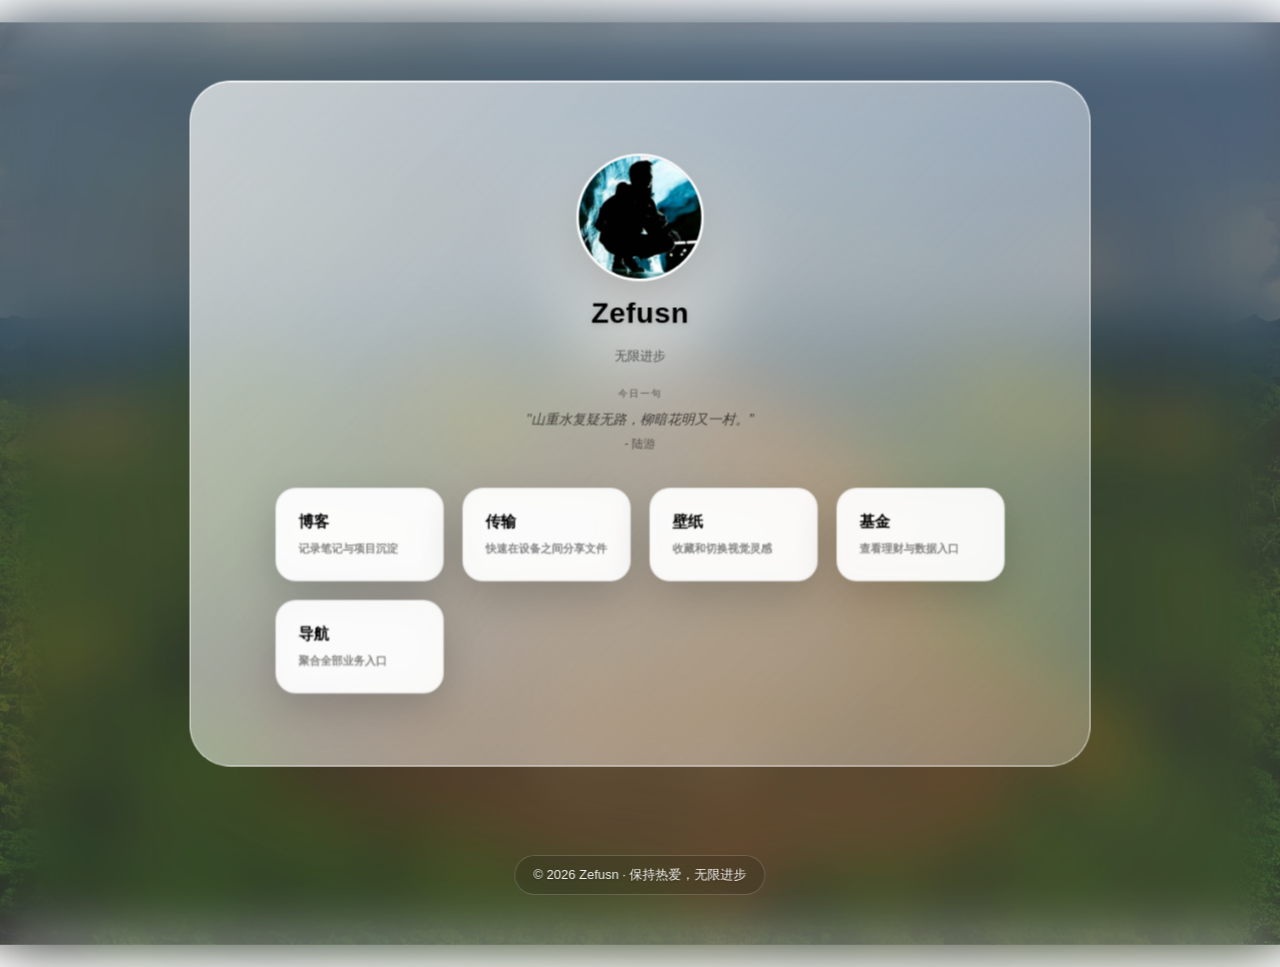
==== index.html @ c70ac430 "feat: 新增业务导航页并优化首页与二级页面交互 1. 新增nav.html业务导航页面，支持分组展示链接与搜索过滤 2. 首页新增导航入口卡片，跳转至业务导航页 3. 优化3D倾斜卡片逻辑：二级页" ====
<!DOCTYPE html>
<html lang="zh-CN">
<head>
  <meta charset="UTF-8" />
  <meta name="viewport" content="width=device-width, initial-scale=1.0" />
  <title>个人主页</title>
  <link rel="icon" href="assets/img/favicon.ico" type="image/x-icon">
  <link rel="stylesheet" href="assets/css/style.css">
</head>

<body>
  <div class="overlay"></div>

  <div class="container" id="card">
    <div class="profile">
      <div class="avatar">
        <img src="assets/img/avatar.jpg" alt="avatar">
      </div>
      <div class="name">Zefusn</div>
      <div class="intro-line">无限进步</div>
      <div class="daily-quote">
        <div class="quote-label">今日一句</div>
        <div class="quote-text" id="quote-text">加载中...</div>
        <div class="quote-author" id="quote-author"></div>
      </div>
    </div>

    <div class="links">
      <a class="link-btn" href="https://www.note.luckymax.cn/" target="_blank">
        <span class="link-title">博客</span>
        <span class="link-desc">记录笔记与项目沉淀</span>
      </a>
      <a class="link-btn" href="https://www.snapdrop.luckymax.cn/" target="_blank">
        <span class="link-title">传输</span>
        <span class="link-desc">快速在设备之间分享文件</span>
      </a>
      <a class="link-btn" href="https://www.im.luckymax.cn/" target="_blank">
        <span class="link-title">壁纸</span>
        <span class="link-desc">收藏和切换视觉灵感</span>
      </a>
      <a class="link-btn" href="https://www.gd.luckymax.cn/" target="_blank">
        <span class="link-title">基金</span>
        <span class="link-desc">查看理财与数据入口</span>
      </a>
      <a class="link-btn" href="nav.html">
        <span class="link-title">导航</span>
        <span class="link-desc">聚合全部业务入口</span>
      </a>
    </div>
  </div>

  <div class="footer">
    &copy; 2026 Zefusn &middot; 保持热爱，无限进步
  </div>

  <script src="assets/js/script.js"></script>
</body>
</html>
---- assets/css/style.css ----
:root{
  --accent: 200,200,255;
  --accent2: 180,220,255;
  --text: #111;
  --text-soft: rgba(0,0,0,0.65);
  --text-strong: #000;
}

* { margin:0; padding:0; box-sizing:border-box; font-family:-apple-system,BlinkMacSystemFont,"SF Pro Display","Segoe UI",Roboto,sans-serif; }

body {
  min-height:100vh; display:flex; flex-direction:column; justify-content:flex-start; align-items:center;
  padding:20px 60px 140px;
  background-size:cover; background-position:center; overflow:hidden;
  animation:fadeIn 1.2s ease;
  perspective:1600px;
  /* 性能优化：添加背景色作为 fallback */
  background-color:#f0f0f0;
}

.footer {
  position:absolute;
  left:50%;
  bottom:72px;
  transform:translateX(-50%);
  z-index:20;
  width:max-content;
  padding:10px 18px;
  border-radius:999px;
  text-align:center;
  font-size:13px;
  color:rgba(255,255,255,0.95);
  text-shadow:0 1px 2px rgba(0,0,0,0.25);
  background:rgba(18, 18, 18, 0.14);
  backdrop-filter:blur(12px);
  border:1px solid rgba(255,255,255,0.18);
}

body::before {
  content:""; position:absolute; inset:0;
  background:
    radial-gradient(circle at 20% 30%, rgba(var(--accent),0.35), transparent 40%),
    radial-gradient(circle at 80% 70%, rgba(var(--accent2),0.28), transparent 45%),
    radial-gradient(circle at 50% 50%, rgba(var(--accent),0.18), transparent 60%);
  filter: blur(110px);
  animation: float 28s ease-in-out infinite alternate;
}

body::after {
  content:""; position:absolute; inset:0;
  background-image:url('https://grainy-gradients.vercel.app/noise.svg');
  opacity:0.08;
}

@keyframes float {
  from { transform:translateY(-40px) scale(1); }
  to { transform:translateY(40px) scale(1.08); }
}

.overlay {
  position:absolute; inset:0;
  /* 性能优化：减少 backdrop-filter 复杂度 */
  backdrop-filter:blur(30px) saturate(140%);
  background:rgba(255,255,255,0.16);
  /* 性能优化：硬件加速 */
  transform: translateZ(0);
}

.container {
  position:relative; z-index:2;
  display:flex; flex-direction:column; align-items:center;
  gap:42px;
  padding:85px 100px;
  border-radius:48px;
  width:min(1060px, 92vw);
  min-height:500px;

  /* 性能优化：减少 backdrop-filter 复杂度 */
  backdrop-filter:blur(30px) saturate(140%);
  background:linear-gradient(135deg, rgba(255,255,255,0.7), rgba(255,255,255,0.28));
  /* 性能优化：硬件加速 */
  will-change: transform;

  box-shadow:
    0 80px 200px rgba(0,0,0,0.18),
    inset 0 1px 0 rgba(255,255,255,0.9);

  border:1px solid rgba(255,255,255,0.8);

  transform-style:preserve-3d;
  transition:transform .18s ease-out;
  overflow:hidden;

  transform:scale(0.85);
}

.container::before{
  content:""; position:absolute; inset:0; border-radius:inherit;
  background:linear-gradient(130deg,
    rgba(var(--accent),0.35),
    transparent 30%,
    transparent 70%,
    rgba(var(--accent2),0.35));
  mix-blend-mode:overlay;
  opacity:0.6;
  pointer-events:none;
}

.profile { 
  display:flex; flex-direction:column; align-items:center; gap:18px;
  transform: translateZ(40px);
}

.avatar {
  width:150px; height:150px; border-radius:50%; overflow:hidden;
  border:3px solid rgba(255,255,255,0.9);
  box-shadow:0 25px 60px rgba(0,0,0,0.22);
  transition:transform .4s ease;
  transform: translateZ(70px);
}

.avatar:hover { transform:scale(1.06) translateZ(90px); }

.avatar img { width:100%; height:100%; object-fit:cover; }

.name {
  font-size:34px; font-weight:800;
  color:var(--text-strong);
  letter-spacing:0.6px;
  text-shadow:0 2px 10px rgba(0,0,0,0.15);
  transform: translateZ(60px);
}

.intro-line {
  max-width:520px;
  font-size:15px;
  color:rgba(0,0,0,0.56);
  line-height:1.7;
  text-align:center;
  transform: translateZ(54px);
}

.daily-quote {
  text-align:center;
  max-width:600px;
  padding:6px 20px 0;
  transform: translateZ(50px);
}

.quote-label {
  margin-bottom:10px;
  font-size:11px;
  font-weight:700;
  letter-spacing:0.18em;
  color:rgba(0,0,0,0.36);
  text-transform:uppercase;
}

.quote-text {
  font-size:16px;
  font-style:italic;
  color:var(--text-soft);
  line-height:1.6;
  margin-bottom:8px;
}

.quote-author {
  font-size:14px;
  color:var(--text-soft);
  opacity:0.8;
}

.links {
  display:grid;
  grid-template-columns:repeat(auto-fit, minmax(180px, 1fr));
  gap:22px;
  width:100%; max-width:950px;
  transform: translateZ(50px);
}

.link-btn {
  display:flex; flex-direction:column; align-items:flex-start; justify-content:center;
  text-decoration:none;
  gap:10px;
  min-height:110px;
  padding:22px 26px;
  border-radius:24px;
  color:#0b0b0c;

  /* 性能优化：减少 backdrop-filter 复杂度 */
  backdrop-filter:blur(20px) saturate(140%);
  background:rgba(255,255,255,0.98);

  box-shadow:0 18px 50px rgba(0,0,0,0.18);
  border:1px solid rgba(0,0,0,0.06);

  position:relative; overflow:hidden;
  text-shadow:0 1px 0 rgba(255,255,255,0.6);

  will-change: transform;

  transition:
    transform .35s cubic-bezier(.2,.9,.25,1.15),
    box-shadow .35s cubic-bezier(.2,.9,.2,1),
    background .25s ease;
}

.link-btn::after {
  content:""; position:absolute; inset:0;
  background:linear-gradient(120deg,transparent,rgba(255,255,255,0.9),transparent);
  transform:translateX(-120%);
  transition:0.9s;
}

.link-btn:hover::after { transform:translateX(120%); }

.link-btn:hover {
  transform:translateY(-8px) scale(1.035);
  background:#ffffff;
  box-shadow:0 35px 90px rgba(0,0,0,0.28);
}

.link-btn:active {
  transform:translateY(-1px) scale(0.94);
  box-shadow:0 12px 28px rgba(0,0,0,0.18);
  transition: transform .12s cubic-bezier(.3,1.5,.5,1);
}

.link-title {
  font-size:18px;
  font-weight:800;
  letter-spacing:0.4px;
}

.link-desc {
  font-size:13px;
  line-height:1.6;
  color:rgba(0,0,0,0.48);
  font-weight:600;
}

@keyframes fadeIn {
  from {opacity:0; transform:scale(.94);} 
  to {opacity:1; transform:scale(1);} 
}

/* ===== 移动端适配（仅新增）===== */
@media (max-width:768px) {
  body{
    justify-content:flex-start;
    padding:10px 14px 16px;
    overflow-y:auto;
    perspective:none;
    background-image:none !important;
    background-color:#edf3fb;
    -webkit-font-smoothing:antialiased;
    -moz-osx-font-smoothing:grayscale;
    text-rendering:optimizeLegibility;
    /* 性能优化：禁用动画 */
    animation:none;
  }

  body::before {
    display:none;
  }

  body::after {
    display:none;
  }

  .container {
    width:min(100%, 420px);
    min-height:auto;
    padding:22px 18px 16px;
    border-radius:26px;
    gap:18px;
    transform:none !important;
    transform-style:flat;
    will-change:auto;
    transition:box-shadow .2s ease;
    /* 性能优化：减少 backdrop-filter 复杂度 */
    backdrop-filter:blur(20px) saturate(120%);
  }

  .overlay {
    transform:none;
    backdrop-filter:blur(18px) saturate(118%);
    background:rgba(255,255,255,0.14);
  }

  .profile {
    gap:10px;
    transform:none;
  }

  .avatar {
    width:104px; height:104px;
    transform:none;
  }

  .avatar:hover { transform:none; }

  .name {
    font-size:22px;
    transform:none;
  }

  .intro-line {
    font-size:13px;
    max-width:280px;
    transform:none;
  }

  .daily-quote {
    max-width:100%;
    padding:0 6px 0;
    transform:none;
  }

  .quote-label {
    margin-bottom:6px;
    font-size:10px;
  }

  .quote-text {
    font-size:15px;
    line-height:1.65;
    margin-bottom:4px;
  }

  .quote-author {
    font-size:13px;
  }

  .name,
  .quote-text,
  .quote-author,
  .link-btn,
  .link-title,
  .link-desc,
  .footer {
    text-shadow:none;
  }

  .links {
    grid-template-columns:1fr;
    gap:10px;
    transform:none;
  }

  .link-btn {
    padding:14px 16px;
    min-height:76px;
    border-radius:20px;
    backdrop-filter:blur(10px) saturate(115%);
    transition:none;
  }

  .link-title {
    font-size:16px;
  }

  .link-desc {
    font-size:12px;
    line-height:1.55;
  }

  .link-btn::after {
    display:none;
  }

  .link-btn:hover,
  .link-btn:active {
    transform:none;
    box-shadow:0 18px 50px rgba(0,0,0,0.18);
    background:rgba(255,255,255,0.98);
  }

  .footer {
    position:static;
    transform:none;
    width:fit-content;
    max-width:min(100%, 420px);
    margin:8px auto 0;
    padding:8px 14px;
    font-size:12px;
    line-height:1.35;
  }
}

/* ===== 低性能设备适配 ===== */
@media (max-width:480px) {
  .container {
    background:linear-gradient(135deg, rgba(255,255,255,0.66), rgba(255,255,255,0.32));
    backdrop-filter:blur(18px) saturate(118%);
  }

  .overlay {
    background:rgba(255,255,255,0.12);
    backdrop-filter:blur(16px) saturate(115%);
  }

  .link-btn {
    background:rgba(255,255,255,0.9);
    backdrop-filter:blur(8px) saturate(112%);
  }

  .footer {
    max-width:calc(100vw - 28px);
    font-size:11px;
    padding:8px 12px;
  }
}

@media (prefers-reduced-motion: reduce) {
  * { animation:none !important; transition:none !important; }
}

.dark-bg .link-btn{
  background:rgba(255,255,255,0.92);
  color:#000;
  border:1px solid rgba(0,0,0,0.08);
  text-shadow:none;
}

.light-bg .link-btn{
  background:rgba(255,255,255,0.88);
  color:#000;
}

/* ===== 二级页面：业务导航（仅新增）===== */
body.scroll-page {
  overflow-y:auto;
}

.page-header {
  display:flex; flex-direction:column; align-items:center; gap:14px;
  width:100%;
  transform: translateZ(60px);
}

.back-btn {
  position:absolute; top:34px; left:38px;
  display:inline-flex; align-items:center; gap:8px;
  padding:10px 18px;
  border-radius:999px;
  font-size:13px; font-weight:700; letter-spacing:.4px;
  color:#0b0b0c; text-decoration:none;
  backdrop-filter:blur(12px);
  background:rgba(255,255,255,0.6);
  border:1px solid rgba(255,255,255,0.55);
  box-shadow:0 10px 30px rgba(0,0,0,0.12);
  transition:
    transform .25s cubic-bezier(.2,.9,.25,1.15),
    box-shadow .25s ease,
    background .25s ease;
}

.back-btn:hover {
  transform:translateY(-2px);
  background:#ffffff;
  box-shadow:0 16px 40px rgba(0,0,0,0.18);
}

.back-btn:active {
  transform:scale(0.96);
  transition:transform .12s cubic-bezier(.3,1.5,.5,1);
}

.page-title {
  font-size:30px; font-weight:800;
  color:var(--text-strong);
  letter-spacing:.6px;
  text-shadow:0 2px 10px rgba(0,0,0,.15);
}

.page-subtitle {
  font-size:14px;
  color:rgba(0,0,0,.56);
}

.nav-search {
  display:flex; align-items:center; gap:8px;
  margin-top:2px;
  width:min(420px, 100%);
  padding:11px 16px;
  border-radius:999px;
  backdrop-filter:blur(16px);
  background:rgba(255,255,255,0.7);
  border:1px solid rgba(255,255,255,0.8);
  box-shadow:0 10px 30px rgba(0,0,0,.08);
  transition:box-shadow .25s ease, border-color .25s ease;
}

.nav-search:focus-within {
  border-color:rgba(255,255,255,.95);
  box-shadow:0 0 0 3px rgba(var(--accent2),0.35), 0 12px 36px rgba(0,0,0,.12);
}

.nav-search input {
  flex:1;
  border:none; outline:none; background:transparent;
  font-size:14px;
  color:var(--text-strong);
}

.nav-search input::placeholder { color:rgba(0,0,0,.35); }

.nav-sections {
  display:flex; flex-direction:column; gap:30px;
  width:100%; max-width:950px;
  transform: translateZ(50px);
}

.nav-section {
  display:flex; flex-direction:column; gap:16px;
}

.nav-section[hidden] { display:none; }

.section-head {
  display:flex; align-items:center; gap:14px;
}

.section-label {
  font-size:11px; font-weight:700;
  letter-spacing:.18em; text-transform:uppercase;
  color:rgba(0,0,0,.36);
}

.section-line {
  flex:1; height:1px;
  background:linear-gradient(90deg, rgba(0,0,0,.12), transparent);
}

.link-btn[hidden] { display:none; }

.nav-empty {
  padding:26px;
  text-align:center;
  font-size:14px;
  color:rgba(0,0,0,.45);
}

@media (max-width:768px) {
  .back-btn {
    top:16px; left:16px;
    padding:8px 14px;
    font-size:12px;
  }

  .page-header {
    gap:10px;
    transform:none;
  }

  .page-title { font-size:22px; text-shadow:none; }
  .page-subtitle { font-size:13px; }

  .nav-search {
    width:100%;
    padding:9px 14px;
  }

  .nav-sections {
    gap:22px;
    transform:none;
  }

  .nav-empty {
    padding:14px;
    font-size:13px;
  }
}

/* ===== 导航页紧凑布局：桌面端一屏完整展示（仅新增）===== */
@media (min-width:769px) {
  body.scroll-page {
    /* 底部预留 footer 空间 */
    padding:24px 60px 88px;
  }

  body.scroll-page .container {
    gap:20px;
    min-height:auto;
    padding:44px 64px 36px;
    /* 关键：不做缩放/3D 变换，避免位图降采样导致文字模糊 */
    transform:none !important;
    will-change:auto;
    transition:none;
    /* 剩余空间内垂直居中（auto margin 在内容超高时可安全滚动，不会裁顶） */
    margin-block:auto;
  }

  body.scroll-page .page-header,
  body.scroll-page .nav-sections {
    transform:none;
  }

  body.scroll-page .back-btn {
    top:20px; left:24px;
    padding:8px 16px;
    font-size:12px;
  }

  body.scroll-page .page-header { gap:8px; }

  body.scroll-page .page-title { font-size:25px; }

  body.scroll-page .page-subtitle { font-size:13px; }

  body.scroll-page .nav-search {
    width:min(380px, 100%);
    padding:8px 14px;
  }

  body.scroll-page .nav-sections { gap:16px; }

  body.scroll-page .nav-section { gap:9px; }

  body.scroll-page .link-btn {
    min-height:76px;
    gap:5px;
    padding:15px 20px;
    border-radius:20px;
  }

  body.scroll-page .link-title { font-size:16px; }

  body.scroll-page .link-desc {
    font-size:12px;
    line-height:1.5;
  }
}
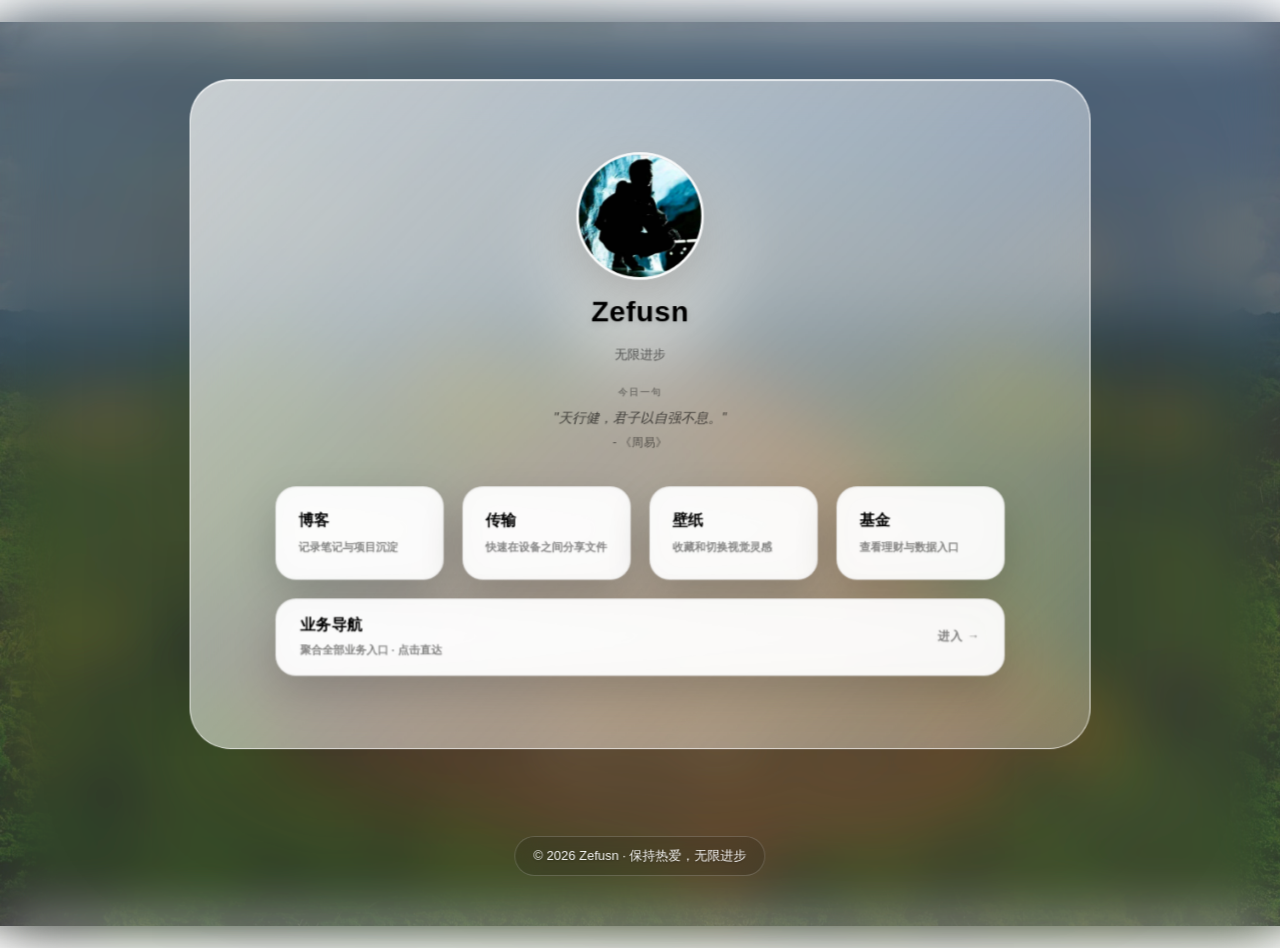
==== commit 67b17e79: "style(homepage): 更新首页导航入口样式与文案 优化业务导航入口的UI布局，拆分文案结构并添加hover动效，适配移动端显示" ====
--- a/index.html
+++ b/index.html
@@ -42,9 +42,12 @@
         <span class="link-title">基金</span>
         <span class="link-desc">查看理财与数据入口</span>
       </a>
-      <a class="link-btn" href="nav.html">
-        <span class="link-title">导航</span>
-        <span class="link-desc">聚合全部业务入口</span>
+      <a class="link-btn nav-entry" href="nav.html">
+        <span class="nav-entry-text">
+          <span class="link-title">业务导航</span>
+          <span class="link-desc">聚合全部业务入口 · 点击直达</span>
+        </span>
+        <span class="nav-entry-go">进入 &rarr;</span>
       </a>
     </div>
   </div>
--- a/assets/css/style.css
+++ b/assets/css/style.css
@@ -632,3 +632,53 @@
     line-height:1.5;
   }
 }
+
+/* ===== 首页「业务导航」通栏入口（仅新增）===== */
+.nav-entry {
+  grid-column: 1 / -1;
+  flex-direction: row;
+  align-items: center;
+  justify-content: space-between;
+  gap:16px;
+  min-height:84px;
+  padding:18px 28px;
+}
+
+.nav-entry-text {
+  display:flex; flex-direction:column; gap:8px;
+}
+
+.nav-entry-go {
+  display:inline-flex; align-items:center; gap:6px;
+  flex-shrink:0;
+  font-size:14px; font-weight:700; letter-spacing:1px;
+  color:rgba(0,0,0,.5);
+  text-shadow:0 1px 0 rgba(255,255,255,.6);
+  transition:
+    transform .25s cubic-bezier(.2,.9,.25,1.15),
+    color .25s ease;
+}
+
+.nav-entry:hover .nav-entry-go {
+  transform:translateX(5px);
+  color:#000;
+}
+
+@media (max-width:768px) {
+  .nav-entry {
+    min-height:60px;
+    padding:13px 16px;
+    gap:10px;
+  }
+
+  .nav-entry-text { gap:4px; }
+
+  .nav-entry-go {
+    font-size:12px;
+    text-shadow:none;
+  }
+
+  .nav-entry:hover .nav-entry-go {
+    transform:none;
+  }
+}
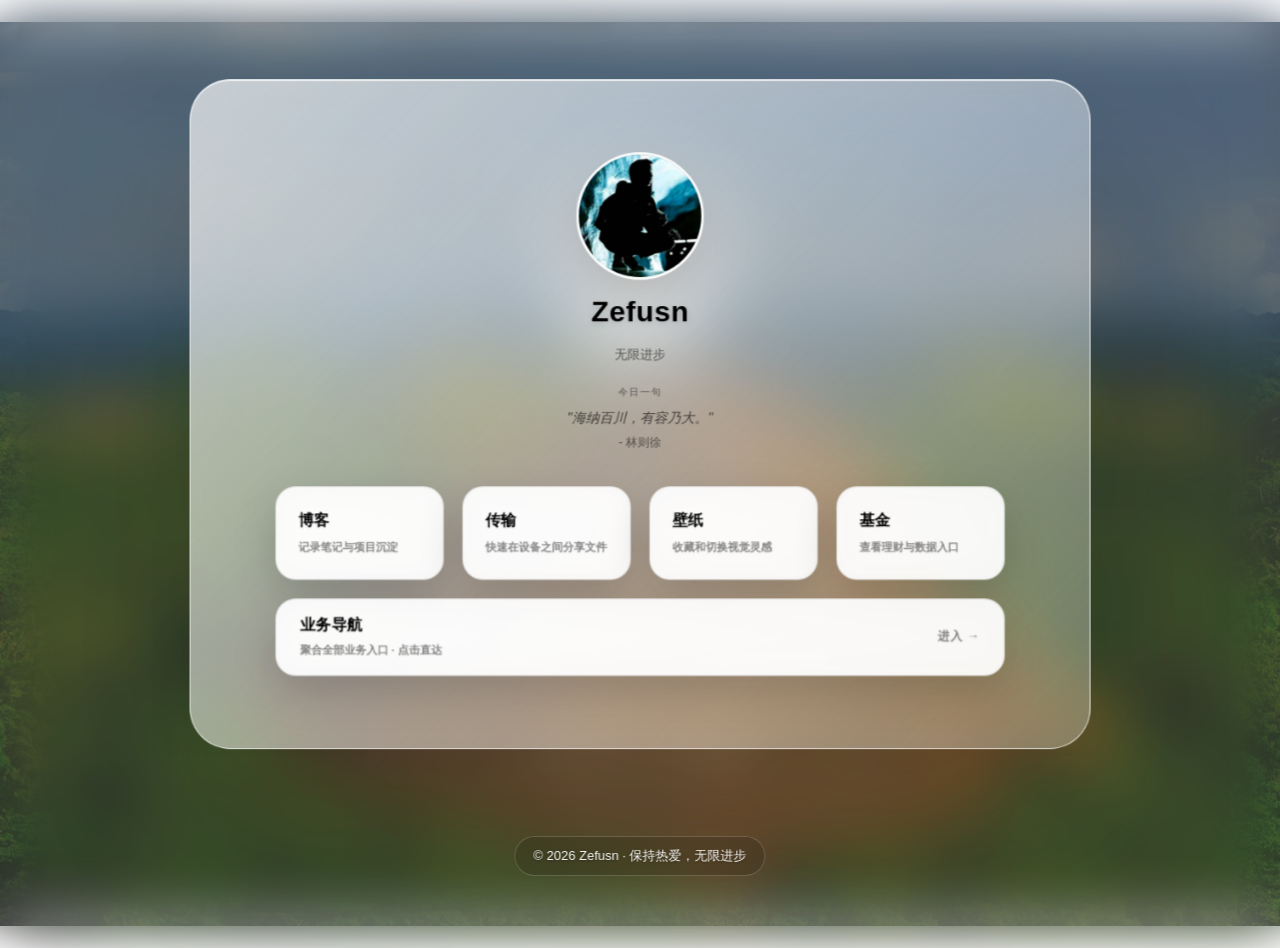
==== commit 89a2bec3: "refactor: 重构背景图实现，优化加载过渡效果 将背景图从body图层拆分到独立的.bg-image元素，添加淡入动画避免视觉跳变，保留兜底兼容旧行为" ====
--- a/index.html
+++ b/index.html
@@ -9,6 +9,7 @@
 </head>
 
 <body>
+  <div class="bg-image" id="bg-image"></div>
   <div class="overlay"></div>
 
   <div class="container" id="card">
--- a/assets/css/style.css
+++ b/assets/css/style.css
@@ -52,6 +52,16 @@
   opacity:0.08;
 }
 
+/* 壁纸独立图层：加载后淡入，避免「壁纸先出现、玻璃后叠加」的突兀跳变 */
+.bg-image {
+  position:absolute; inset:0;
+  background-size:cover; background-position:center;
+  opacity:0;
+  transition:opacity .9s ease;
+}
+
+.bg-image.bg-visible { opacity:1; }
+
 @keyframes float {
   from { transform:translateY(-40px) scale(1); }
   to { transform:translateY(40px) scale(1.08); }
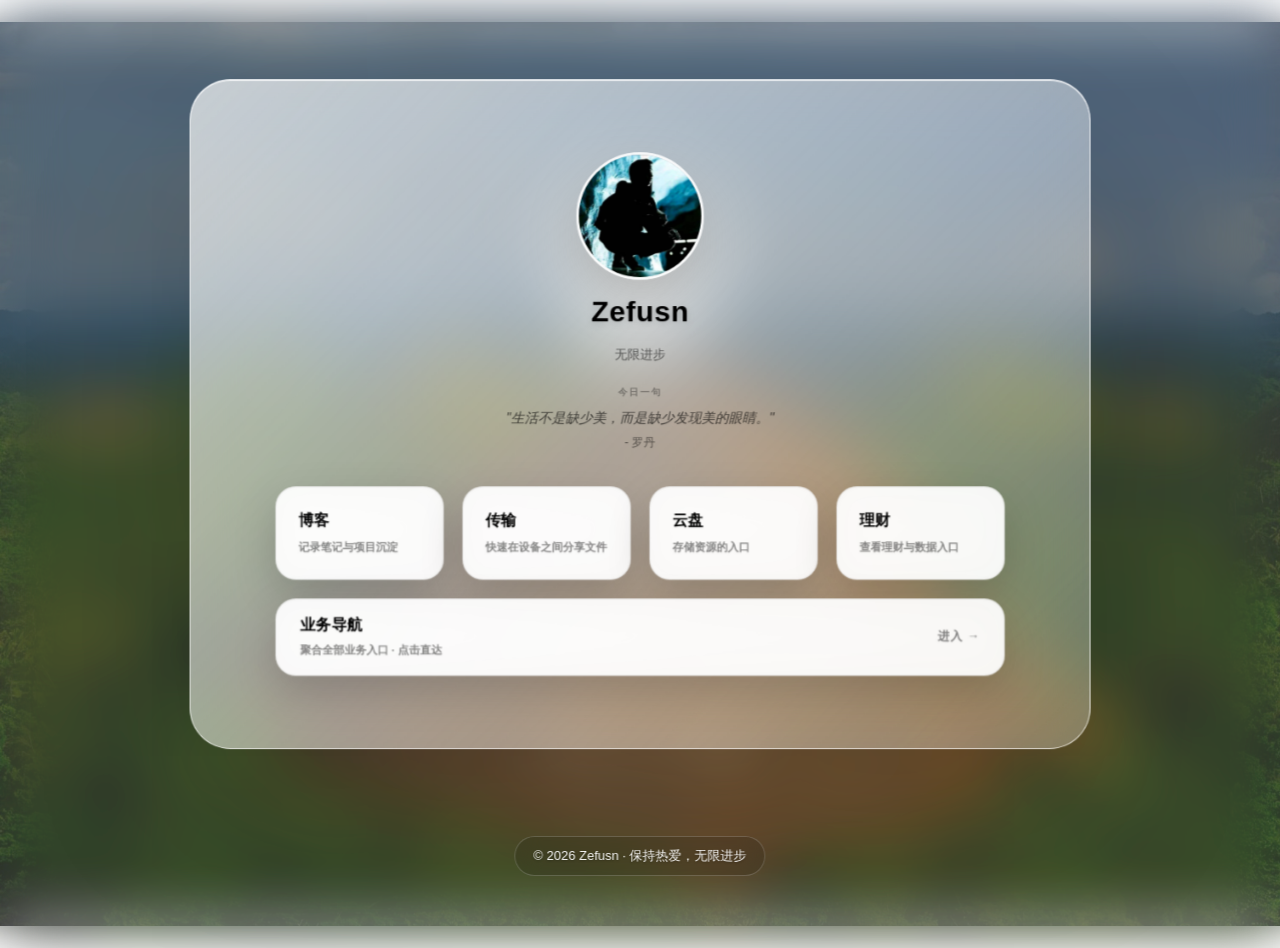
==== commit 1549e9eb: "chore: 更新三个链接站点和对应展示文本 替换了壁纸、基金两个入口的链接与描述，调整了对应显示名称，将原壁纸入口改为云盘，原基金入口改为理财" ====
--- a/index.html
+++ b/index.html
@@ -35,12 +35,12 @@
         <span class="link-title">传输</span>
         <span class="link-desc">快速在设备之间分享文件</span>
       </a>
-      <a class="link-btn" href="https://www.im.luckymax.cn/" target="_blank">
-        <span class="link-title">壁纸</span>
-        <span class="link-desc">收藏和切换视觉灵感</span>
+      <a class="link-btn" href="https://www.alist.luckymax.cn/" target="_blank">
+        <span class="link-title">云盘</span>
+        <span class="link-desc">存储资源的入口</span>
       </a>
-      <a class="link-btn" href="https://www.gd.luckymax.cn/" target="_blank">
-        <span class="link-title">基金</span>
+      <a class="link-btn" href="https://www.pay.luckymax.cn/" target="_blank">
+        <span class="link-title">理财</span>
         <span class="link-desc">查看理财与数据入口</span>
       </a>
       <a class="link-btn nav-entry" href="nav.html">
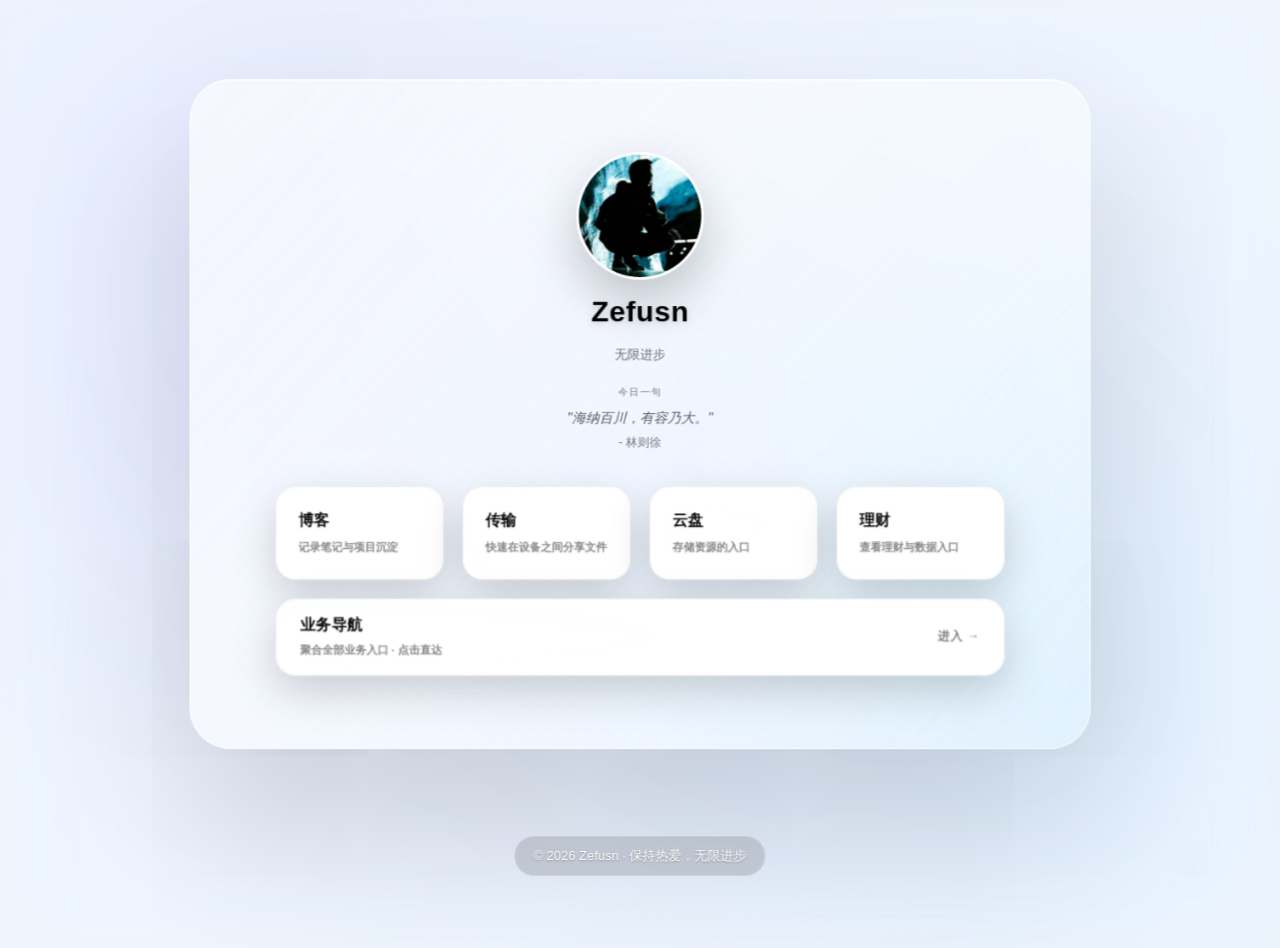
==== commit be65f048: "style&fix: 优化背景图层样式与站点资源缓存 1. 给css、js、html静态资源添加版本哈希参数避免缓存 2. 将背景相关元素从absolute改为fixed适配滚动页面 3. 移除背景图" ====
--- a/index.html
+++ b/index.html
@@ -5,7 +5,7 @@
   <meta name="viewport" content="width=device-width, initial-scale=1.0" />
   <title>个人主页</title>
   <link rel="icon" href="assets/img/favicon.ico" type="image/x-icon">
-  <link rel="stylesheet" href="assets/css/style.css">
+  <link rel="stylesheet" href="assets/css/style.css?v=20260827b">
 </head>
 
 <body>
@@ -31,7 +31,7 @@
         <span class="link-title">博客</span>
         <span class="link-desc">记录笔记与项目沉淀</span>
       </a>
-      <a class="link-btn" href="https://www.snapdrop.luckymax.cn/" target="_blank">
+      <a class="link-btn" href="https://www.sd.luckymax.cn/" target="_blank">
         <span class="link-title">传输</span>
         <span class="link-desc">快速在设备之间分享文件</span>
       </a>
@@ -57,6 +57,6 @@
     &copy; 2026 Zefusn &middot; 保持热爱，无限进步
   </div>
 
-  <script src="assets/js/script.js"></script>
+  <script src="assets/js/script.js?v=20260827e"></script>
 </body>
 </html>
--- a/assets/css/style.css
+++ b/assets/css/style.css
@@ -37,7 +37,7 @@
 }
 
 body::before {
-  content:""; position:absolute; inset:0;
+  content:""; position:fixed; inset:0;
   background:
     radial-gradient(circle at 20% 30%, rgba(var(--accent),0.35), transparent 40%),
     radial-gradient(circle at 80% 70%, rgba(var(--accent2),0.28), transparent 45%),
@@ -47,14 +47,15 @@
 }
 
 body::after {
-  content:""; position:absolute; inset:0;
+  content:""; position:fixed; inset:0;
   background-image:url('https://grainy-gradients.vercel.app/noise.svg');
   opacity:0.08;
 }
 
-/* 壁纸独立图层：加载后淡入，避免「壁纸先出现、玻璃后叠加」的突兀跳变 */
+/* 壁纸独立图层：加载后淡入，避免「壁纸先出现、玻璃后叠加」的突兀跳变。
+   必须用 fixed：页面可滚动时 absolute 只覆盖首屏高度，滚动后会露出底色 */
 .bg-image {
-  position:absolute; inset:0;
+  position:fixed; inset:0;
   background-size:cover; background-position:center;
   opacity:0;
   transition:opacity .9s ease;
@@ -68,7 +69,7 @@
 }
 
 .overlay {
-  position:absolute; inset:0;
+  position:fixed; inset:0;
   /* 性能优化：减少 backdrop-filter 复杂度 */
   backdrop-filter:blur(30px) saturate(140%);
   background:rgba(255,255,255,0.16);
@@ -261,7 +262,6 @@
     padding:10px 14px 16px;
     overflow-y:auto;
     perspective:none;
-    background-image:none !important;
     background-color:#edf3fb;
     -webkit-font-smoothing:antialiased;
     -moz-osx-font-smoothing:grayscale;
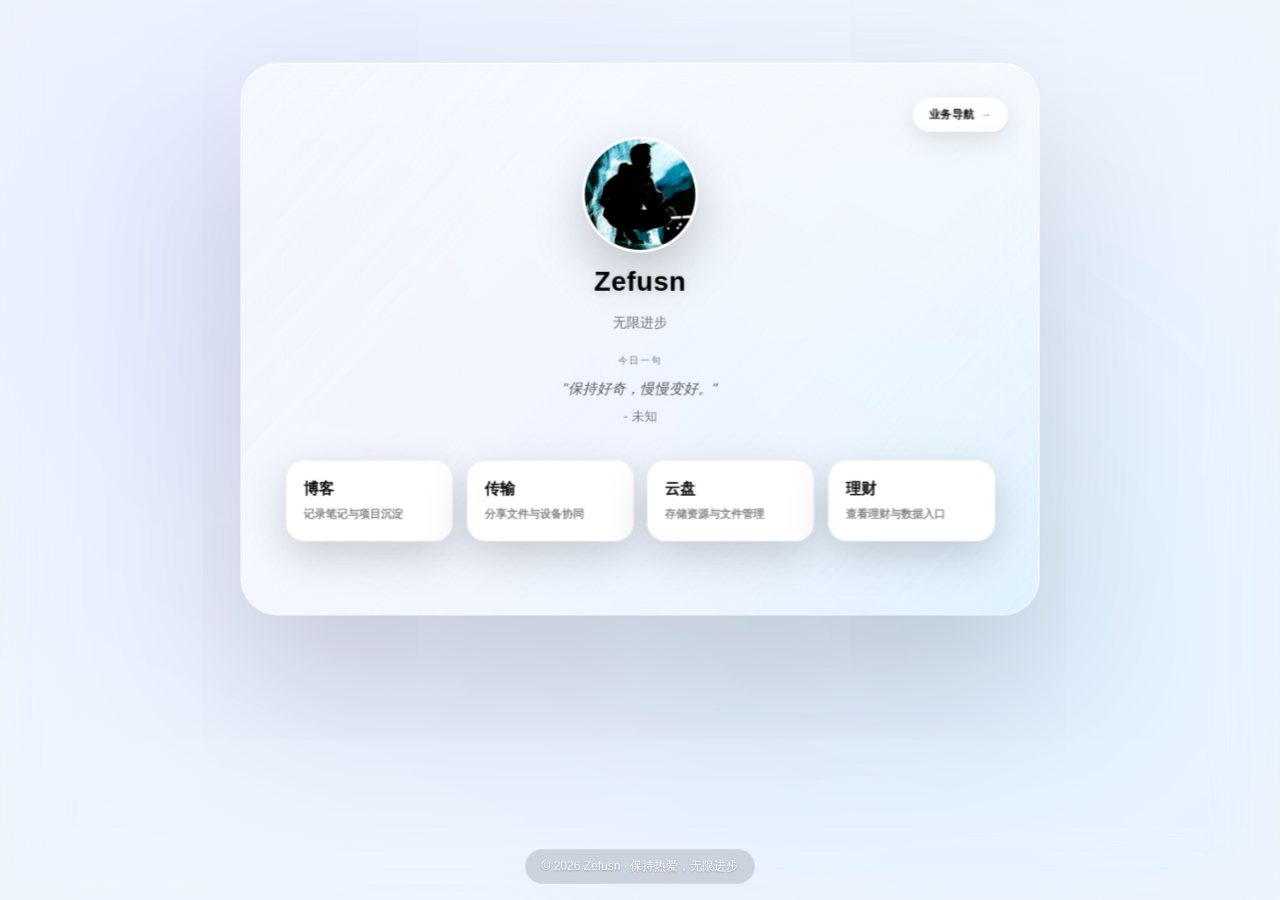
==== commit fc9c9d7e: "refactor(homepage&nav): 重构页面布局与样式，优化导航入口 1.  替换旧的业务导航通栏入口为右上角悬浮按钮 2.  调整整体页面间距、卡片尺寸与样式细节 3.  新增多屏幕尺寸" ====
--- a/index.html
+++ b/index.html
@@ -5,7 +5,7 @@
   <meta name="viewport" content="width=device-width, initial-scale=1.0" />
   <title>个人主页</title>
   <link rel="icon" href="assets/img/favicon.ico" type="image/x-icon">
-  <link rel="stylesheet" href="assets/css/style.css?v=20260827b">
+  <link rel="stylesheet" href="assets/css/style.css?v=20260829g">
 </head>
 
 <body>
@@ -13,6 +13,11 @@
   <div class="overlay"></div>
 
   <div class="container" id="card">
+    <a class="nav-entry-btn" href="nav.html">
+      <span>业务导航</span>
+      <span class="nav-entry-go">&rarr;</span>
+    </a>
+
     <div class="profile">
       <div class="avatar">
         <img src="assets/img/avatar.jpg" alt="avatar">
@@ -33,22 +38,15 @@
       </a>
       <a class="link-btn" href="https://www.sd.luckymax.cn/" target="_blank">
         <span class="link-title">传输</span>
-        <span class="link-desc">快速在设备之间分享文件</span>
+        <span class="link-desc">分享文件与设备协同</span>
       </a>
       <a class="link-btn" href="https://www.alist.luckymax.cn/" target="_blank">
         <span class="link-title">云盘</span>
-        <span class="link-desc">存储资源的入口</span>
+        <span class="link-desc">存储资源与文件管理</span>
       </a>
       <a class="link-btn" href="https://www.pay.luckymax.cn/" target="_blank">
         <span class="link-title">理财</span>
         <span class="link-desc">查看理财与数据入口</span>
-      </a>
-      <a class="link-btn nav-entry" href="nav.html">
-        <span class="nav-entry-text">
-          <span class="link-title">业务导航</span>
-          <span class="link-desc">聚合全部业务入口 · 点击直达</span>
-        </span>
-        <span class="nav-entry-go">进入 &rarr;</span>
       </a>
     </div>
   </div>
--- a/assets/css/style.css
+++ b/assets/css/style.css
@@ -10,8 +10,10 @@
 
 body {
   min-height:100vh; display:flex; flex-direction:column; justify-content:flex-start; align-items:center;
-  padding:20px 60px 140px;
-  background-size:cover; background-position:center; overflow:hidden;
+  padding:14px 40px 16px;
+  background-size:cover; background-position:center;
+  /* 强制一屏：禁止滚动，卡片必须完整显示 */
+  overflow:hidden;
   animation:fadeIn 1.2s ease;
   perspective:1600px;
   /* 性能优化：添加背景色作为 fallback */
@@ -19,16 +21,14 @@
 }
 
 .footer {
-  position:absolute;
-  left:50%;
-  bottom:72px;
-  transform:translateX(-50%);
+  position:static;
+  margin-top:auto;
   z-index:20;
   width:max-content;
-  padding:10px 18px;
+  padding:8px 16px;
   border-radius:999px;
   text-align:center;
-  font-size:13px;
+  font-size:12px;
   color:rgba(255,255,255,0.95);
   text-shadow:0 1px 2px rgba(0,0,0,0.25);
   background:rgba(18, 18, 18, 0.14);
@@ -80,11 +80,11 @@
 .container {
   position:relative; z-index:2;
   display:flex; flex-direction:column; align-items:center;
-  gap:42px;
-  padding:85px 100px;
-  border-radius:48px;
-  width:min(1060px, 92vw);
-  min-height:500px;
+  gap:30px;
+  padding:72px 44px;
+  border-radius:40px;
+  width:min(880px, 94vw);
+  min-height:auto;
 
   /* 性能优化：减少 backdrop-filter 复杂度 */
   backdrop-filter:blur(30px) saturate(140%);
@@ -117,13 +117,13 @@
   pointer-events:none;
 }
 
-.profile { 
-  display:flex; flex-direction:column; align-items:center; gap:18px;
+.profile {
+  display:flex; flex-direction:column; align-items:center; gap:14px;
   transform: translateZ(40px);
 }
 
 .avatar {
-  width:150px; height:150px; border-radius:50%; overflow:hidden;
+  width:120px; height:120px; border-radius:50%; overflow:hidden;
   border:3px solid rgba(255,255,255,0.9);
   box-shadow:0 25px 60px rgba(0,0,0,0.22);
   transition:transform .4s ease;
@@ -135,7 +135,7 @@
 .avatar img { width:100%; height:100%; object-fit:cover; }
 
 .name {
-  font-size:34px; font-weight:800;
+  font-size:28px; font-weight:800;
   color:var(--text-strong);
   letter-spacing:0.6px;
   text-shadow:0 2px 10px rgba(0,0,0,0.15);
@@ -154,8 +154,10 @@
 .daily-quote {
   text-align:center;
   max-width:600px;
-  padding:6px 20px 0;
+  min-height:84px;
+  padding:6px 24px 0;
   transform: translateZ(50px);
+  display:flex; flex-direction:column; align-items:center;
 }
 
 .quote-label {
@@ -183,19 +185,19 @@
 
 .links {
   display:grid;
-  grid-template-columns:repeat(auto-fit, minmax(180px, 1fr));
-  gap:22px;
-  width:100%; max-width:950px;
+  grid-template-columns:repeat(4, 1fr);
+  gap:14px;
+  width:100%; max-width:820px;
   transform: translateZ(50px);
 }
 
 .link-btn {
   display:flex; flex-direction:column; align-items:flex-start; justify-content:center;
   text-decoration:none;
-  gap:10px;
-  min-height:110px;
-  padding:22px 26px;
-  border-radius:24px;
+  gap:7px;
+  min-height:88px;
+  padding:16px 22px;
+  border-radius:22px;
   color:#0b0b0c;
 
   /* 性能优化：减少 backdrop-filter 复杂度 */
@@ -238,14 +240,14 @@
 }
 
 .link-title {
-  font-size:18px;
+  font-size:17px;
   font-weight:800;
   letter-spacing:0.4px;
 }
 
 .link-desc {
   font-size:13px;
-  line-height:1.6;
+  line-height:1.55;
   color:rgba(0,0,0,0.48);
   font-weight:600;
 }
@@ -440,21 +442,24 @@
 
 /* ===== 二级页面：业务导航（仅新增）===== */
 body.scroll-page {
-  overflow-y:auto;
+  /* 与首页一致：强制一屏，禁止滚动 */
+  overflow:hidden;
+  justify-content:center;
+  padding:14px 40px 14px;
 }
 
 .page-header {
-  display:flex; flex-direction:column; align-items:center; gap:14px;
+  display:flex; flex-direction:column; align-items:center; gap:12px;
   width:100%;
   transform: translateZ(60px);
 }
 
 .back-btn {
-  position:absolute; top:34px; left:38px;
+  position:absolute; top:28px; left:32px;
   display:inline-flex; align-items:center; gap:8px;
-  padding:10px 18px;
+  padding:9px 16px;
   border-radius:999px;
-  font-size:13px; font-weight:700; letter-spacing:.4px;
+  font-size:12px; font-weight:700; letter-spacing:.4px;
   color:#0b0b0c; text-decoration:none;
   backdrop-filter:blur(12px);
   background:rgba(255,255,255,0.6);
@@ -478,22 +483,22 @@
 }
 
 .page-title {
-  font-size:30px; font-weight:800;
+  font-size:28px; font-weight:800;
   color:var(--text-strong);
   letter-spacing:.6px;
   text-shadow:0 2px 10px rgba(0,0,0,.15);
 }
 
 .page-subtitle {
-  font-size:14px;
+  font-size:13px;
   color:rgba(0,0,0,.56);
 }
 
 .nav-search {
   display:flex; align-items:center; gap:8px;
   margin-top:2px;
-  width:min(420px, 100%);
-  padding:11px 16px;
+  width:min(400px, 100%);
+  padding:10px 15px;
   border-radius:999px;
   backdrop-filter:blur(16px);
   background:rgba(255,255,255,0.7);
@@ -517,19 +522,27 @@
 .nav-search input::placeholder { color:rgba(0,0,0,.35); }
 
 .nav-sections {
-  display:flex; flex-direction:column; gap:30px;
-  width:100%; max-width:950px;
+  display:flex; flex-direction:column; gap:22px;
+  width:100%; max-width:1060px;
   transform: translateZ(50px);
 }
 
+/* nav 页内的卡片网格：默认 4 列（与首页一致），紧凑一屏 */
+.nav-section .links {
+  grid-template-columns:repeat(4, 1fr);
+  gap:14px;
+  width:100%;
+  max-width:none;
+}
+
 .nav-section {
-  display:flex; flex-direction:column; gap:16px;
+  display:flex; flex-direction:column; gap:12px;
 }
 
 .nav-section[hidden] { display:none; }
 
 .section-head {
-  display:flex; align-items:center; gap:14px;
+  display:flex; align-items:center; gap:12px;
 }
 
 .section-label {
@@ -546,7 +559,7 @@
 .link-btn[hidden] { display:none; }
 
 .nav-empty {
-  padding:26px;
+  padding:20px;
   text-align:center;
   font-size:14px;
   color:rgba(0,0,0,.45);
@@ -586,19 +599,21 @@
 /* ===== 导航页紧凑布局：桌面端一屏完整展示（仅新增）===== */
 @media (min-width:769px) {
   body.scroll-page {
-    /* 底部预留 footer 空间 */
-    padding:24px 60px 88px;
+    /* 一屏：上下紧凑、底部 padding 足够放 footer 间距 + 禁止滚动 */
+    padding:14px 40px 12px;
+    overflow:hidden;
   }
 
   body.scroll-page .container {
-    gap:20px;
+    gap:14px;
     min-height:auto;
-    padding:44px 64px 36px;
+    padding:40px 52px 22px;
+    width:min(860px, 94vw);
     /* 关键：不做缩放/3D 变换，避免位图降采样导致文字模糊 */
     transform:none !important;
     will-change:auto;
     transition:none;
-    /* 剩余空间内垂直居中（auto margin 在内容超高时可安全滚动，不会裁顶） */
+    /* 剩余空间内垂直居中 */
     margin-block:auto;
   }
 
@@ -608,87 +623,477 @@
   }
 
   body.scroll-page .back-btn {
-    top:20px; left:24px;
-    padding:8px 16px;
+    top:22px; left:24px;
+    padding:8px 14px;
     font-size:12px;
   }
 
+  body.scroll-page .page-header { gap:6px; }
+
+  body.scroll-page .page-title { font-size:24px; }
+
+  body.scroll-page .page-subtitle { font-size:12px; }
+
+  body.scroll-page .nav-search {
+    width:min(340px, 100%);
+    padding:7px 14px;
+    margin-top:0;
+  }
+
+  body.scroll-page .nav-sections {
+    gap:12px;
+    max-width:none;
+  }
+
+  body.scroll-page .nav-section { gap:6px; }
+
+  body.scroll-page .nav-section .links {
+    gap:10px;
+    grid-template-columns:repeat(4, 1fr);
+  }
+
+  body.scroll-page .link-btn {
+    min-height:64px;
+    gap:4px;
+    padding:12px 16px;
+    border-radius:18px;
+  }
+
+  body.scroll-page .link-title { font-size:15px; }
+
+  body.scroll-page .link-desc {
+    font-size:11.5px;
+    line-height:1.4;
+  }
+
+  body.scroll-page .section-label { font-size:10.5px; }
+
+  body.scroll-page .footer {
+    margin-top:14px;
+    font-size:12px;
+    padding:6px 14px;
+  }
+}
+
+/* ===== 首页「业务导航」入口 pill 按钮 —— 与返回按钮规格一致，右上角对称 ===== */
+.nav-entry-btn {
+  position:absolute; top:28px; right:32px;
+  display:inline-flex; align-items:center; gap:8px;
+  padding:9px 16px;
+  border-radius:999px;
+  font-size:12px; font-weight:700; letter-spacing:.4px;
+  color:#0b0b0c; text-decoration:none;
+  backdrop-filter:blur(12px);
+  background:rgba(255,255,255,0.6);
+  border:1px solid rgba(255,255,255,0.55);
+  box-shadow:0 10px 30px rgba(0,0,0,0.12);
+  transition:
+    transform .25s cubic-bezier(.2,.9,.25,1.15),
+    box-shadow .25s ease,
+    background .25s ease;
+  z-index:5;
+}
+
+.nav-entry-btn:hover {
+  transform:translateY(-2px);
+  background:#ffffff;
+  box-shadow:0 16px 40px rgba(0,0,0,0.18);
+}
+
+.nav-entry-btn:active {
+  transform:scale(0.96);
+  transition:transform .12s cubic-bezier(.3,1.5,.5,1);
+}
+
+.nav-entry-btn .nav-entry-go {
+  font-size:12px;
+  font-weight:700;
+  letter-spacing:.4px;
+  color:rgba(0,0,0,.5);
+  text-shadow:0 1px 0 rgba(255,255,255,.6);
+  transition:transform .25s cubic-bezier(.2,.9,.25,1.15), color .25s ease;
+}
+
+.nav-entry-btn:hover .nav-entry-go {
+  transform:translateX(4px);
+  color:#000;
+}
+
+/* ===== 中等高度适配：视口高 ≥860px（1080p 主流笔记本/显示器）===== */
+@media (min-height:860px) {
+  .container {
+    padding:86px 52px;
+    gap:36px;
+    border-radius:44px;
+    width:min(940px, 94vw);
+  }
+
+  .profile { gap:16px; }
+
+  .avatar { width:136px; height:136px; }
+
+  .name { font-size:32px; }
+
+  .intro-line { font-size:16px; }
+
+  .daily-quote {
+    padding:8px 28px 0;
+    min-height:96px;
+  }
+
+  .quote-label { margin-bottom:12px; }
+
+  .quote-text { font-size:17px; margin-bottom:10px; }
+
+  .quote-author { font-size:15px; }
+
+  .links {
+    grid-template-columns:repeat(4, 1fr);
+    gap:16px;
+    max-width:880px;
+  }
+
+  .link-btn {
+    min-height:96px;
+    gap:8px;
+    padding:18px 20px;
+    border-radius:22px;
+  }
+
+  .link-title { font-size:18px; }
+
+  .link-desc { font-size:13px; }
+
+  .nav-entry-btn {
+    top:40px; right:36px;
+    padding:10px 18px;
+    font-size:13px;
+  }
+
+  /* —— nav 页中等高度：保持一屏（高度充裕，适度放大但不撑出屏幕）—— */
+  body.scroll-page {
+    padding:18px 44px 14px;
+    overflow:hidden;
+  }
+
+  body.scroll-page .container {
+    padding:46px 56px 24px;
+    gap:16px;
+    border-radius:44px;
+    width:min(920px, 94vw);
+    transform:none !important;
+    transition:none;
+  }
+
+  body.scroll-page .back-btn {
+    top:26px; left:28px;
+    padding:9px 16px;
+  }
+
   body.scroll-page .page-header { gap:8px; }
 
-  body.scroll-page .page-title { font-size:25px; }
-
-  body.scroll-page .page-subtitle { font-size:13px; }
+  body.scroll-page .page-title { font-size:27px; }
 
   body.scroll-page .nav-search {
     width:min(380px, 100%);
-    padding:8px 14px;
-  }
-
-  body.scroll-page .nav-sections { gap:16px; }
-
-  body.scroll-page .nav-section { gap:9px; }
+    padding:8px 16px;
+    margin-top:0;
+  }
+
+  body.scroll-page .nav-sections { gap:14px; max-width:none; }
+
+  body.scroll-page .nav-section { gap:8px; }
+
+  body.scroll-page .nav-section .links {
+    gap:12px;
+    grid-template-columns:repeat(4, 1fr);
+  }
 
   body.scroll-page .link-btn {
-    min-height:76px;
+    min-height:74px;
+    padding:14px 18px;
+    border-radius:20px;
+  }
+
+  body.scroll-page .link-title { font-size:16.5px; }
+
+  body.scroll-page .link-desc { font-size:12.5px; }
+
+  body.scroll-page .footer {
+    margin-top:18px;
+  }
+}
+
+/* ===== 高屏适配：视口高 ≥1050px（2K / 4K 竖高屏幕）===== */
+@media (min-height:1050px) {
+  body {
+    padding:20px 48px 22px;
+  }
+
+  .container {
+    padding:100px 56px;
+    gap:42px;
+    border-radius:50px;
+    width:min(1000px, 94vw);
+  }
+
+  .profile { gap:18px; }
+
+  .avatar { width:150px; height:150px; }
+
+  .name { font-size:36px; }
+
+  .intro-line { font-size:17px; }
+
+  .daily-quote {
+    padding:10px 30px 0;
+    min-height:108px;
+  }
+
+  .quote-label { margin-bottom:14px; }
+
+  .quote-text { font-size:18px; margin-bottom:12px; }
+
+  .quote-author { font-size:15px; }
+
+  .links {
+    grid-template-columns:repeat(4, 1fr);
+    gap:18px;
+    max-width:920px;
+  }
+
+  .link-btn {
+    min-height:104px;
+    gap:10px;
+    padding:20px 22px;
+    border-radius:24px;
+  }
+
+  .link-title { font-size:19px; }
+
+  .link-desc { font-size:14px; }
+
+  .nav-entry-btn {
+    top:50px; right:40px;
+    padding:10px 18px;
+    font-size:13px;
+  }
+
+  .footer {
+    padding:10px 20px;
+    font-size:14px;
+  }
+
+  /* —— nav 页高屏：保持一屏，适度放大不撑 —— */
+  body.scroll-page {
+    padding:22px 50px 16px;
+    overflow:hidden;
+  }
+
+  body.scroll-page .container {
+    padding:54px 60px 28px;
+    gap:20px;
+    border-radius:50px;
+    width:min(1000px, 94vw);
+    transform:none !important;
+    transition:none;
+  }
+
+  body.scroll-page .back-btn {
+    top:30px; left:32px;
+    padding:10px 18px;
+    font-size:13px;
+  }
+
+  body.scroll-page .page-header { gap:10px; }
+
+  body.scroll-page .page-title { font-size:30px; }
+
+  body.scroll-page .page-subtitle { font-size:14px; }
+
+  body.scroll-page .nav-search {
+    width:min(400px, 100%);
+    padding:9px 16px;
+    margin-top:0;
+  }
+
+  body.scroll-page .nav-sections { gap:18px; max-width:none; }
+
+  body.scroll-page .nav-section { gap:10px; }
+
+  body.scroll-page .nav-section .links {
+    gap:14px;
+    grid-template-columns:repeat(4, 1fr);
+  }
+
+  body.scroll-page .link-btn {
+    min-height:82px;
+    gap:8px;
+    padding:16px 20px;
+    border-radius:22px;
+  }
+
+  body.scroll-page .link-title { font-size:17.5px; }
+
+  body.scroll-page .link-desc { font-size:13px; }
+
+  body.scroll-page .footer {
+    margin-top:22px;
+  }
+}
+
+/* ===== 超宽屏补充：≥1600px 宽 但未达高屏阈值（高度<860px 的超宽显示器），仅增宽不加高 ===== */
+@media (min-width:1600px) and (max-height:859px) {
+  .container {
+    width:min(1020px, 94vw);
+  }
+
+  .links {
+    max-width:960px;
+    grid-template-columns:repeat(4, 1fr);
+  }
+
+  body.scroll-page .container {
+    width:min(940px, 94vw);
+    transform:none !important;
+  }
+
+  body.scroll-page .nav-sections {
+    max-width:none;
+  }
+
+  body.scroll-page .nav-section .links {
+    grid-template-columns:repeat(4, 1fr);
+  }
+}
+
+/* ===== 4K 超宽超高屏：≥2400px 宽 且 ≥1200px 高，顶级放大 ===== */
+@media (min-width:2400px) and (min-height:1200px) {
+  .container {
+    width:min(1180px, 94vw);
+    padding:112px 64px;
+    gap:52px;
+    border-radius:54px;
+  }
+
+  .avatar { width:168px; height:168px; }
+
+  .name { font-size:40px; }
+
+  .intro-line { font-size:18px; }
+
+  .daily-quote {
+    padding:12px 32px 0;
+    min-height:120px;
+  }
+
+  .quote-label { margin-bottom:16px; }
+
+  .quote-text { font-size:20px; margin-bottom:14px; }
+
+  .quote-author { font-size:16px; }
+
+  .links {
+    max-width:1100px;
+    grid-template-columns:repeat(4, 1fr);
+    gap:20px;
+  }
+
+  .link-btn {
+    min-height:112px;
+    gap:10px;
+    padding:24px 24px;
+    border-radius:26px;
+  }
+
+  .link-title { font-size:20px; }
+
+  .link-desc { font-size:14px; }
+
+  .nav-entry-btn {
+    top:58px; right:46px;
+    padding:11px 20px;
+    font-size:14px;
+  }
+
+  .footer {
+    padding:12px 22px;
+    font-size:15px;
+  }
+
+  /* —— nav 页 4K：保持一屏，尺寸适度过载不撑 —— */
+  body.scroll-page {
+    padding:26px 60px 18px;
+    overflow:hidden;
+  }
+
+  body.scroll-page .container {
+    padding:62px 72px 32px;
+    gap:24px;
+    border-radius:54px;
+    width:min(1140px, 94vw);
+    transform:none !important;
+    transition:none;
+  }
+
+  body.scroll-page .back-btn {
+    top:32px; left:36px;
+    padding:10px 18px;
+    font-size:13px;
+  }
+
+  body.scroll-page .page-header { gap:12px; }
+
+  body.scroll-page .page-title { font-size:32px; }
+
+  body.scroll-page .page-subtitle { font-size:15px; }
+
+  body.scroll-page .nav-search {
+    width:min(440px, 100%);
+    padding:10px 18px;
+    margin-top:0;
+  }
+
+  body.scroll-page .nav-sections { gap:22px; max-width:none; }
+
+  body.scroll-page .nav-section { gap:12px; }
+
+  body.scroll-page .nav-section .links {
+    gap:16px;
+    grid-template-columns:repeat(4, 1fr);
+  }
+
+  body.scroll-page .link-btn {
+    min-height:90px;
+    gap:10px;
+    padding:18px 22px;
+    border-radius:24px;
+  }
+
+  body.scroll-page .link-title { font-size:18px; }
+
+  body.scroll-page .link-desc { font-size:14px; }
+
+  body.scroll-page .footer {
+    margin-top:26px;
+  }
+}
+
+/* ===== 移动端：首页 nav-entry-btn 紧凑 ===== */
+@media (max-width:768px) {
+  .nav-entry-btn {
+    top:14px; right:14px;
+    padding:7px 12px;
+    font-size:11px;
     gap:5px;
-    padding:15px 20px;
-    border-radius:20px;
-  }
-
-  body.scroll-page .link-title { font-size:16px; }
-
-  body.scroll-page .link-desc {
-    font-size:12px;
-    line-height:1.5;
-  }
-}
-
-/* ===== 首页「业务导航」通栏入口（仅新增）===== */
-.nav-entry {
-  grid-column: 1 / -1;
-  flex-direction: row;
-  align-items: center;
-  justify-content: space-between;
-  gap:16px;
-  min-height:84px;
-  padding:18px 28px;
-}
-
-.nav-entry-text {
-  display:flex; flex-direction:column; gap:8px;
-}
-
-.nav-entry-go {
-  display:inline-flex; align-items:center; gap:6px;
-  flex-shrink:0;
-  font-size:14px; font-weight:700; letter-spacing:1px;
-  color:rgba(0,0,0,.5);
-  text-shadow:0 1px 0 rgba(255,255,255,.6);
-  transition:
-    transform .25s cubic-bezier(.2,.9,.25,1.15),
-    color .25s ease;
-}
-
-.nav-entry:hover .nav-entry-go {
-  transform:translateX(5px);
-  color:#000;
-}
-
-@media (max-width:768px) {
-  .nav-entry {
-    min-height:60px;
-    padding:13px 16px;
-    gap:10px;
-  }
-
-  .nav-entry-text { gap:4px; }
-
-  .nav-entry-go {
-    font-size:12px;
-    text-shadow:none;
-  }
-
-  .nav-entry:hover .nav-entry-go {
-    transform:none;
-  }
-}
+  }
+
+  .nav-entry-btn:hover,
+  .nav-entry-btn:active {
+    transform:none;
+  }
+
+  .nav-entry-btn:hover .nav-entry-go {
+    transform:none;
+  }
+}
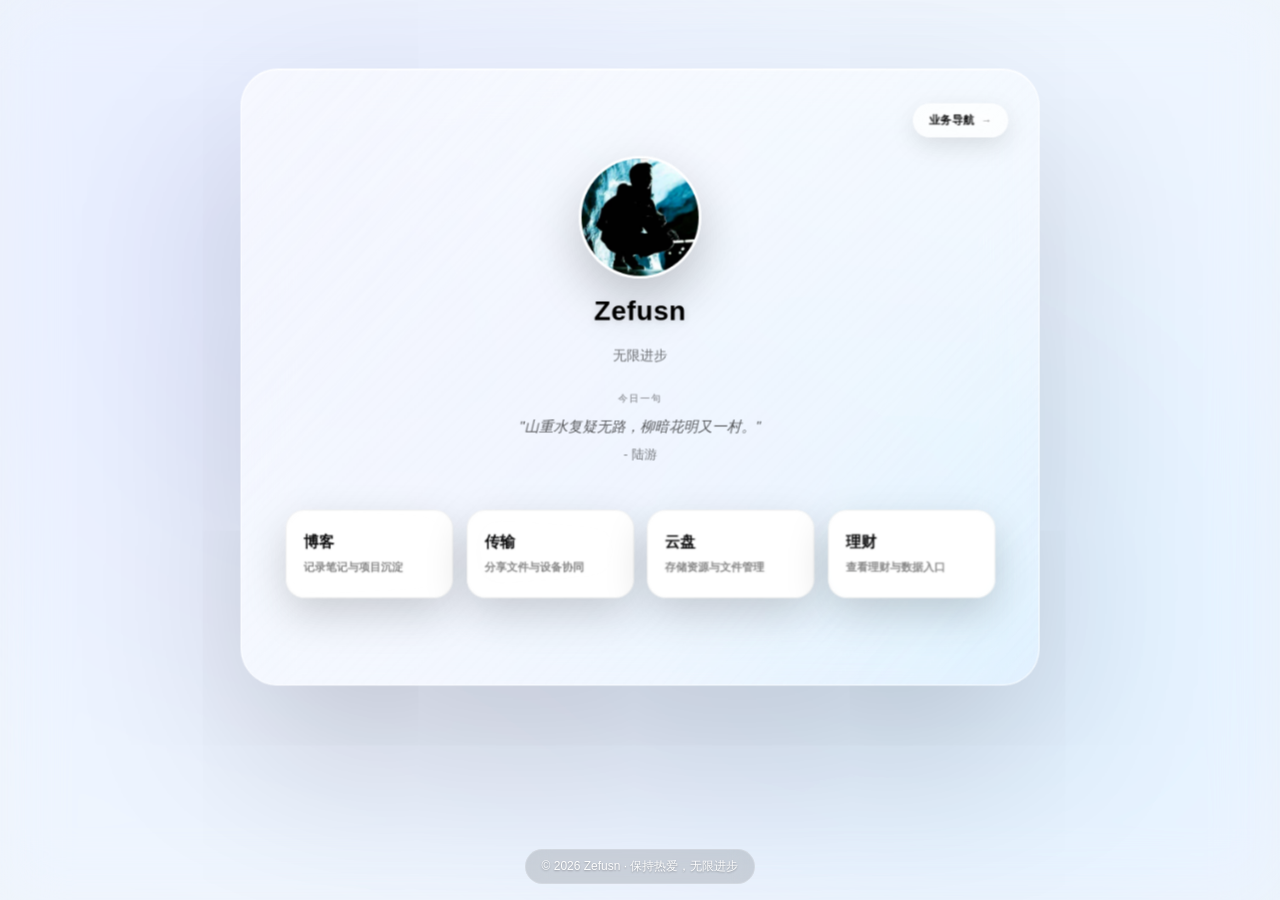
==== commit dd444436: "chore: 更新站点资源与页面样式，调整跳转链接 1. 更新了样式文件版本号 2. 将传输页面的跳转链接从 snapdrop.luckymax.cn 更换为 sd.luckymax.cn 3. 调整" ====
--- a/index.html
+++ b/index.html
@@ -5,7 +5,7 @@
   <meta name="viewport" content="width=device-width, initial-scale=1.0" />
   <title>个人主页</title>
   <link rel="icon" href="assets/img/favicon.ico" type="image/x-icon">
-  <link rel="stylesheet" href="assets/css/style.css?v=20260829g">
+  <link rel="stylesheet" href="assets/css/style.css?v=20260829i">
 </head>
 
 <body>
--- a/assets/css/style.css
+++ b/assets/css/style.css
@@ -80,8 +80,8 @@
 .container {
   position:relative; z-index:2;
   display:flex; flex-direction:column; align-items:center;
-  gap:30px;
-  padding:72px 44px;
+  gap:38px;
+  padding:88px 44px;
   border-radius:40px;
   width:min(880px, 94vw);
   min-height:auto;
@@ -118,12 +118,12 @@
 }
 
 .profile {
-  display:flex; flex-direction:column; align-items:center; gap:14px;
+  display:flex; flex-direction:column; align-items:center; gap:18px;
   transform: translateZ(40px);
 }
 
 .avatar {
-  width:120px; height:120px; border-radius:50%; overflow:hidden;
+  width:128px; height:128px; border-radius:50%; overflow:hidden;
   border:3px solid rgba(255,255,255,0.9);
   box-shadow:0 25px 60px rgba(0,0,0,0.22);
   transition:transform .4s ease;
@@ -154,8 +154,8 @@
 .daily-quote {
   text-align:center;
   max-width:600px;
-  min-height:84px;
-  padding:6px 24px 0;
+  min-height:92px;
+  padding:8px 24px 0;
   transform: translateZ(50px);
   display:flex; flex-direction:column; align-items:center;
 }
@@ -194,9 +194,9 @@
 .link-btn {
   display:flex; flex-direction:column; align-items:flex-start; justify-content:center;
   text-decoration:none;
-  gap:7px;
-  min-height:88px;
-  padding:16px 22px;
+  gap:8px;
+  min-height:96px;
+  padding:18px 22px;
   border-radius:22px;
   color:#0b0b0c;
 
@@ -722,23 +722,23 @@
 /* ===== 中等高度适配：视口高 ≥860px（1080p 主流笔记本/显示器）===== */
 @media (min-height:860px) {
   .container {
-    padding:86px 52px;
-    gap:36px;
+    padding:102px 52px;
+    gap:44px;
     border-radius:44px;
     width:min(940px, 94vw);
   }
 
-  .profile { gap:16px; }
-
-  .avatar { width:136px; height:136px; }
+  .profile { gap:20px; }
+
+  .avatar { width:144px; height:144px; }
 
   .name { font-size:32px; }
 
   .intro-line { font-size:16px; }
 
   .daily-quote {
-    padding:8px 28px 0;
-    min-height:96px;
+    padding:10px 28px 0;
+    min-height:104px;
   }
 
   .quote-label { margin-bottom:12px; }
@@ -754,9 +754,9 @@
   }
 
   .link-btn {
-    min-height:96px;
+    min-height:104px;
     gap:8px;
-    padding:18px 20px;
+    padding:20px 20px;
     border-radius:22px;
   }
 
@@ -831,23 +831,23 @@
   }
 
   .container {
-    padding:100px 56px;
-    gap:42px;
+    padding:116px 56px;
+    gap:50px;
     border-radius:50px;
     width:min(1000px, 94vw);
   }
 
-  .profile { gap:18px; }
-
-  .avatar { width:150px; height:150px; }
+  .profile { gap:22px; }
+
+  .avatar { width:160px; height:160px; }
 
   .name { font-size:36px; }
 
   .intro-line { font-size:17px; }
 
   .daily-quote {
-    padding:10px 30px 0;
-    min-height:108px;
+    padding:12px 30px 0;
+    min-height:116px;
   }
 
   .quote-label { margin-bottom:14px; }
@@ -863,9 +863,9 @@
   }
 
   .link-btn {
-    min-height:104px;
+    min-height:112px;
     gap:10px;
-    padding:20px 22px;
+    padding:22px 22px;
     border-radius:24px;
   }
 
@@ -971,20 +971,20 @@
 @media (min-width:2400px) and (min-height:1200px) {
   .container {
     width:min(1180px, 94vw);
-    padding:112px 64px;
-    gap:52px;
+    padding:128px 64px;
+    gap:60px;
     border-radius:54px;
   }
 
-  .avatar { width:168px; height:168px; }
+  .avatar { width:180px; height:180px; }
 
   .name { font-size:40px; }
 
   .intro-line { font-size:18px; }
 
   .daily-quote {
-    padding:12px 32px 0;
-    min-height:120px;
+    padding:14px 32px 0;
+    min-height:128px;
   }
 
   .quote-label { margin-bottom:16px; }
@@ -1000,9 +1000,9 @@
   }
 
   .link-btn {
-    min-height:112px;
+    min-height:120px;
     gap:10px;
-    padding:24px 24px;
+    padding:26px 24px;
     border-radius:26px;
   }
 
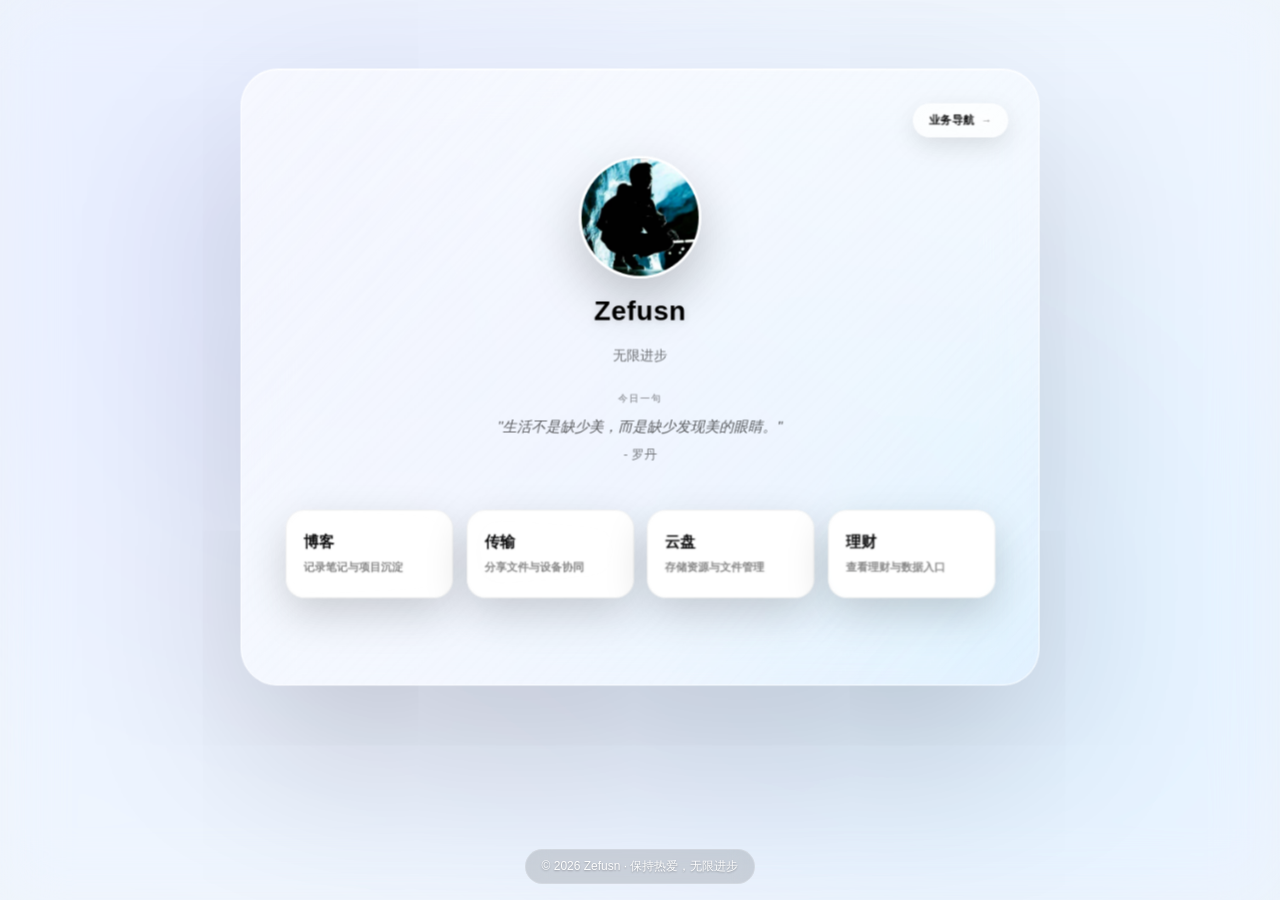
==== commit de272392: "chore: add svg logo and update favicon references 新增了svg格式的品牌logo图标，并在首页和导航页的favicon链接中添加了该svg图标的引用，" ====
--- a/index.html
+++ b/index.html
@@ -5,6 +5,7 @@
   <meta name="viewport" content="width=device-width, initial-scale=1.0" />
   <title>个人主页</title>
   <link rel="icon" href="assets/img/favicon.ico" type="image/x-icon">
+  <link rel="icon" href="assets/img/logo.svg?v=3" type="image/svg+xml">
   <link rel="stylesheet" href="assets/css/style.css?v=20260829i">
 </head>
 
--- a/assets/css/style.css
+++ b/assets/css/style.css
@@ -527,12 +527,17 @@
   transform: translateZ(50px);
 }
 
-/* nav 页内的卡片网格：默认 4 列（与首页一致），紧凑一屏 */
+/* nav 页内的卡片：flex 布局，不足 4 个时自动拉宽填满整行 */
 .nav-section .links {
-  grid-template-columns:repeat(4, 1fr);
+  display:flex;
+  flex-wrap:wrap;
   gap:14px;
   width:100%;
   max-width:none;
+}
+
+.nav-section .link-btn {
+  flex:1 0 calc(25% - 14px);
 }
 
 .nav-section {
@@ -806,7 +811,6 @@
 
   body.scroll-page .nav-section .links {
     gap:12px;
-    grid-template-columns:repeat(4, 1fr);
   }
 
   body.scroll-page .link-btn {
@@ -923,7 +927,6 @@
 
   body.scroll-page .nav-section .links {
     gap:14px;
-    grid-template-columns:repeat(4, 1fr);
   }
 
   body.scroll-page .link-btn {
@@ -960,10 +963,6 @@
 
   body.scroll-page .nav-sections {
     max-width:none;
-  }
-
-  body.scroll-page .nav-section .links {
-    grid-template-columns:repeat(4, 1fr);
   }
 }
 
@@ -1060,7 +1059,6 @@
 
   body.scroll-page .nav-section .links {
     gap:16px;
-    grid-template-columns:repeat(4, 1fr);
   }
 
   body.scroll-page .link-btn {
